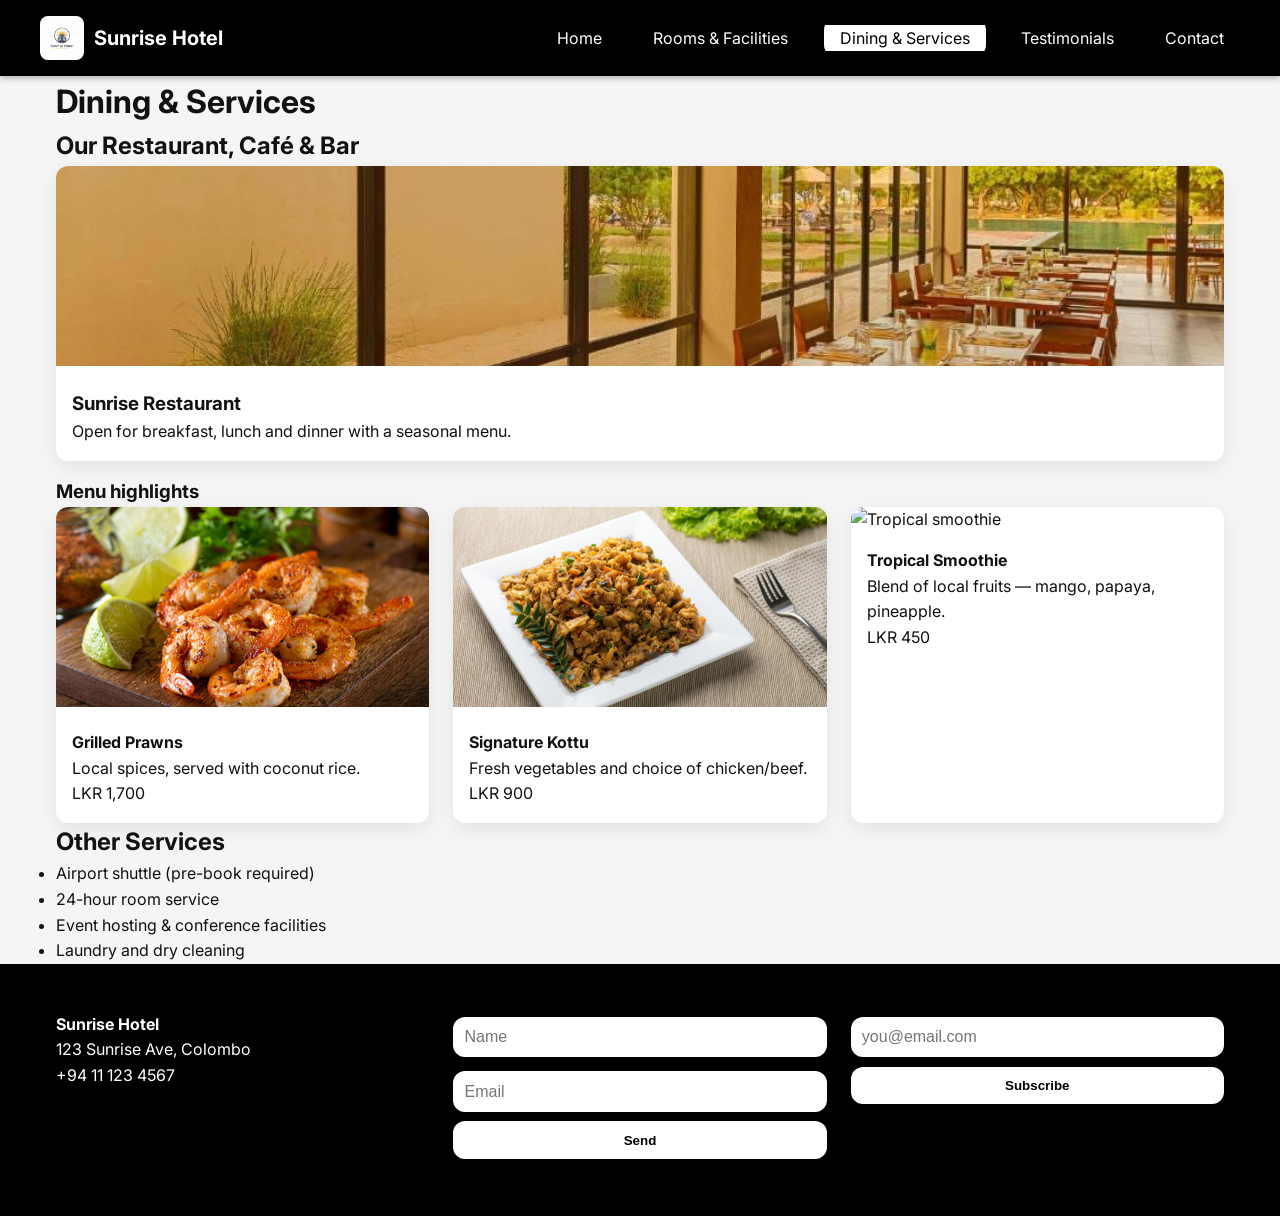
==== dining.html @ 4fd693bb "feat: add Dining & Services page with restaurant menu and hotel services" ====
<!doctype html>
<html lang="en">
<head>
  <meta charset="utf-8"><meta name="viewport" content="width=device-width,initial-scale=1">
  <title>Dining & Services — Sunrise Hotel</title>
  <link href="https://fonts.googleapis.com/css2?family=Inter:wght@300;400;600;700&display=swap" rel="stylesheet">
  <link rel="stylesheet" href="css/styles.css">
</head>
<body>
  <header class="site-header">
    <div class="container header-inner">
      <a class="logo" href="index.html"><img src="images/logo.png" alt="Sunrise Hotel logo"><span>Sunrise Hotel</span></a>
      <button class="nav-toggle" aria-expanded="false" aria-controls="primary-nav">☰</button>
      <nav id="primary-nav" class="primary-nav">
        <ul>
          <li><a href="index.html">Home</a></li>
          <li><a href="rooms.html">Rooms & Facilities</a></li>
          <li><a class="active" href="dining.html">Dining & Services</a></li>
          <li><a href="testimonials.html">Testimonials</a></li>
          <li><a href="contact.html">Contact</a></li>
        </ul>
      </nav>
    </div>
  </header>

  <main class="container">
    <h1>Dining & Services</h1>

    <section aria-labelledby="dining">
      <h2 id="dining">Our Restaurant, Café & Bar</h2>
      <div class="card" style="margin-bottom:1rem;">
        <img src="images/restaurant.png" alt="Restaurant interior" style="width:100%;height:200px;object-fit:cover">
        <div class="card-body">
          <h3>Sunrise Restaurant</h3>
          <p>Open for breakfast, lunch and dinner with a seasonal menu.</p>
        </div>
      </div>

      <h3>Menu highlights</h3>
      <div class="cards">
        <article class="card">
          <img src="images/Grilled prawns.png" alt="Grilled prawns">
          <div class="card-body">
            <h4>Grilled Prawns</h4>
            <p>Local spices, served with coconut rice.</p>
            <p class="room-price">LKR 1,700</p>
          </div>
        </article>
        <article class="card">
          <img src="images/Kottu fresh.png" alt="Kottu fresh">
          <div class="card-body">
            <h4>Signature Kottu</h4>
            <p>Fresh vegetables and choice of chicken/beef.</p>
            <p class="room-price">LKR 900</p>
          </div>
        </article>
        <article class="card">
          <img src="images/Tropical smoothie.png" alt="Tropical smoothie">
          <div class="card-body">
            <h4>Tropical Smoothie</h4>
            <p>Blend of local fruits — mango, papaya, pineapple.</p>
            <p class="room-price">LKR 450</p>
          </div>
        </article>
      </div>
    </section>

    <section aria-labelledby="services">
      <h2 id="services">Other Services</h2>
      <ul>
        <li>Airport shuttle (pre-book required)</li>
        <li>24-hour room service</li>
        <li>Event hosting & conference facilities</li>
        <li>Laundry and dry cleaning</li>
      </ul>
    </section>
  </main>

  <footer class="site-footer">
    <div class="container footer-grid">
      <div>
        <h4>Sunrise Hotel</h4>
        <p>123 Sunrise Ave, Colombo</p>
        <p>+94 11 123 4567</p>
      </div>
      <div>
        <form id="footer-contact-form" class="small-form">
          <input name="name" placeholder="Name" required>
          <input name="email" type="email" placeholder="Email" required>
          <button type="submit">Send</button>
        </form>
      </div>
      <div>
        <form id="subscribe-form" class="small-form">
          <input name="newsletter-email" type="email" placeholder="you@email.com" required>
          <button type="submit">Subscribe</button>
        </form>
      </div>
    </div>
  </footer>

  <script src="js/scripts.js"></script>
</body>
</html>
---- css/styles.css ----
:root {
  --brand: #000000;        
  --accent: #ffffff;      
  --gray: #f5f5f5;         
  --muted: #888888;        
  --card: #ffffff;        
  --dark: #111111;          
  --radius: 12px;
  --maxw: 1200px;
  --transition: 0.3s ease;
  font-family: 'Inter', system-ui, -apple-system, "Segoe UI", Roboto, "Helvetica Neue", Arial;
}

* { box-sizing: border-box; margin: 0; padding: 0; }
body {
  background: var(--gray);
  color: var(--dark);
  line-height: 1.6;
  -webkit-font-smoothing: antialiased;
}

.container {
  max-width: var(--maxw);
  margin: 0 auto;
  padding: 0 1rem;
}

/* Header + Navbar */
.site-header {
  position: sticky;
  top: 0;
  background: var(--brand);
  color: var(--accent);
  z-index: 1000;
  box-shadow: 0 2px 6px rgba(0,0,0,0.3);
}

.header-inner {
  display: flex;
  align-items: center;
  justify-content: space-between;
  padding: 1rem 0;
}

.logo {
  display: flex;
  align-items: center;
  gap: 0.6rem;
  font-weight: 700;
  color: var(--accent);
  text-decoration: none;
  font-size: 1.25rem;
  transition: transform var(--transition);
}
.logo:hover { transform: scale(1.05); }

.logo img {
  height: 44px;
  width: 44px;
  border-radius: 8px;
}

/* Navbar Links */
.primary-nav ul {
  list-style: none;
  display: flex;
  gap: 1.2rem;
}
.primary-nav a {
  color: var(--accent);
  text-decoration: none;
  padding: 0.6rem 1rem;
  border-radius: var(--radius);
  transition: background var(--transition), color var(--transition);
}
.primary-nav a:hover,
.primary-nav a.active {
  background: var(--accent);
  color: var(--brand);
}

/* Hamburger */
.nav-toggle {
  display: none;
  background: transparent;
  border: none;
  font-size: 1.8rem;
  color: var(--accent);
  cursor: pointer;
}

/* Responsive Navbar */
.primary-nav {
  transition: max-height 0.4s ease-in-out;
  overflow: hidden;
}
@media (max-width: 768px) {
  .primary-nav {
    display: block;
    max-height: 0;
    background: var(--brand);
  }
  .primary-nav.open { max-height: 500px; }
  .primary-nav ul { flex-direction: column; padding: 0.5rem; }
  .primary-nav a { display: block; padding: 0.8rem; }
  .nav-toggle { display: block; }
}

/* Sections */
h1, h2 {
  color: var(--dark);
}
.section-title {
  margin: 2rem 0 1rem;
  font-size: 1.8rem;
  font-weight: 700;
}

/* Forms */
form label {
  display: flex;
  flex-direction: column;
  margin-bottom: 1rem;
  font-weight: 500;
  color: var(--dark);
}
input, textarea {
  padding: 0.8rem;
  border-radius: var(--radius);
  border: 1px solid #ccc;
  margin-top: 0.3rem;
  font-size: 1rem;
  width: 100%;
  transition: border var(--transition), box-shadow var(--transition);
}
input:focus, textarea:focus {
  border-color: var(--brand);
  box-shadow: 0 0 5px rgba(0,0,0,0.2);
  outline: none;
}
button {
  padding: 0.8rem 1.4rem;
  border-radius: var(--radius);
  border: none;
  background: var(--brand);
  color: var(--accent);
  font-weight: 600;
  cursor: pointer;
  transition: background var(--transition), transform 0.2s;
}
button:hover {
  background: #333;
  transform: translateY(-2px);
}

/* Cards */
.cards {
  display: grid;
  grid-template-columns: repeat(auto-fit, minmax(280px,1fr));
  gap: 1.5rem;
}
.card {
  background: var(--card);
  border-radius: var(--radius);
  overflow: hidden;
  box-shadow: 0 6px 20px rgba(0,0,0,0.08);
  transition: transform 0.2s, box-shadow 0.2s;
}
.card:hover {
  transform: translateY(-5px);
  box-shadow: 0 12px 28px rgba(0,0,0,0.12);
}
.card img {
  width: 100%;
  height: 200px;
  object-fit: cover;
}
.card-body { padding: 1rem; }

/* Footer */
.site-footer {
  background: var(--brand);
  color: var(--accent);
  padding: 3rem 1rem;
}
.footer-grid {
  display: grid;
  grid-template-columns: repeat(auto-fit, minmax(220px,1fr));
  gap: 1.5rem;
}
.footer-grid a { color: var(--accent); text-decoration: none; }
.small-form input,
.small-form button {
  padding: 0.7rem;
  border-radius: var(--radius);
  border: 0;
  width: 100%;
  margin-bottom: 0.6rem;
}
.small-form button {
  background: var(--accent);
  color: var(--brand);
}
.small-form button:hover { background: #ddd; }

/* Modal */
.modal {
  position: fixed;
  inset: 0;
  background: rgba(0,0,0,0.75);
  display: none;
  align-items: center;
  justify-content: center;
  padding: 1rem;
}
.modal .modal-card {
  background: var(--card);
  color: var(--dark);
  padding: 1.5rem;
  border-radius: var(--radius);
  max-width: 500px;
  width: 100%;
}
.modal.show { display: flex; }

/* Testimonials */
.testimonial {
  background: var(--card);
  padding: 1.2rem;
  border-radius: var(--radius);
  box-shadow: 0 6px 16px rgba(0,0,0,0.08);
  transition: transform 0.2s, box-shadow 0.2s;
}
.testimonial:hover {
  transform: translateY(-3px);
  box-shadow: 0 10px 22px rgba(0,0,0,0.12);
}
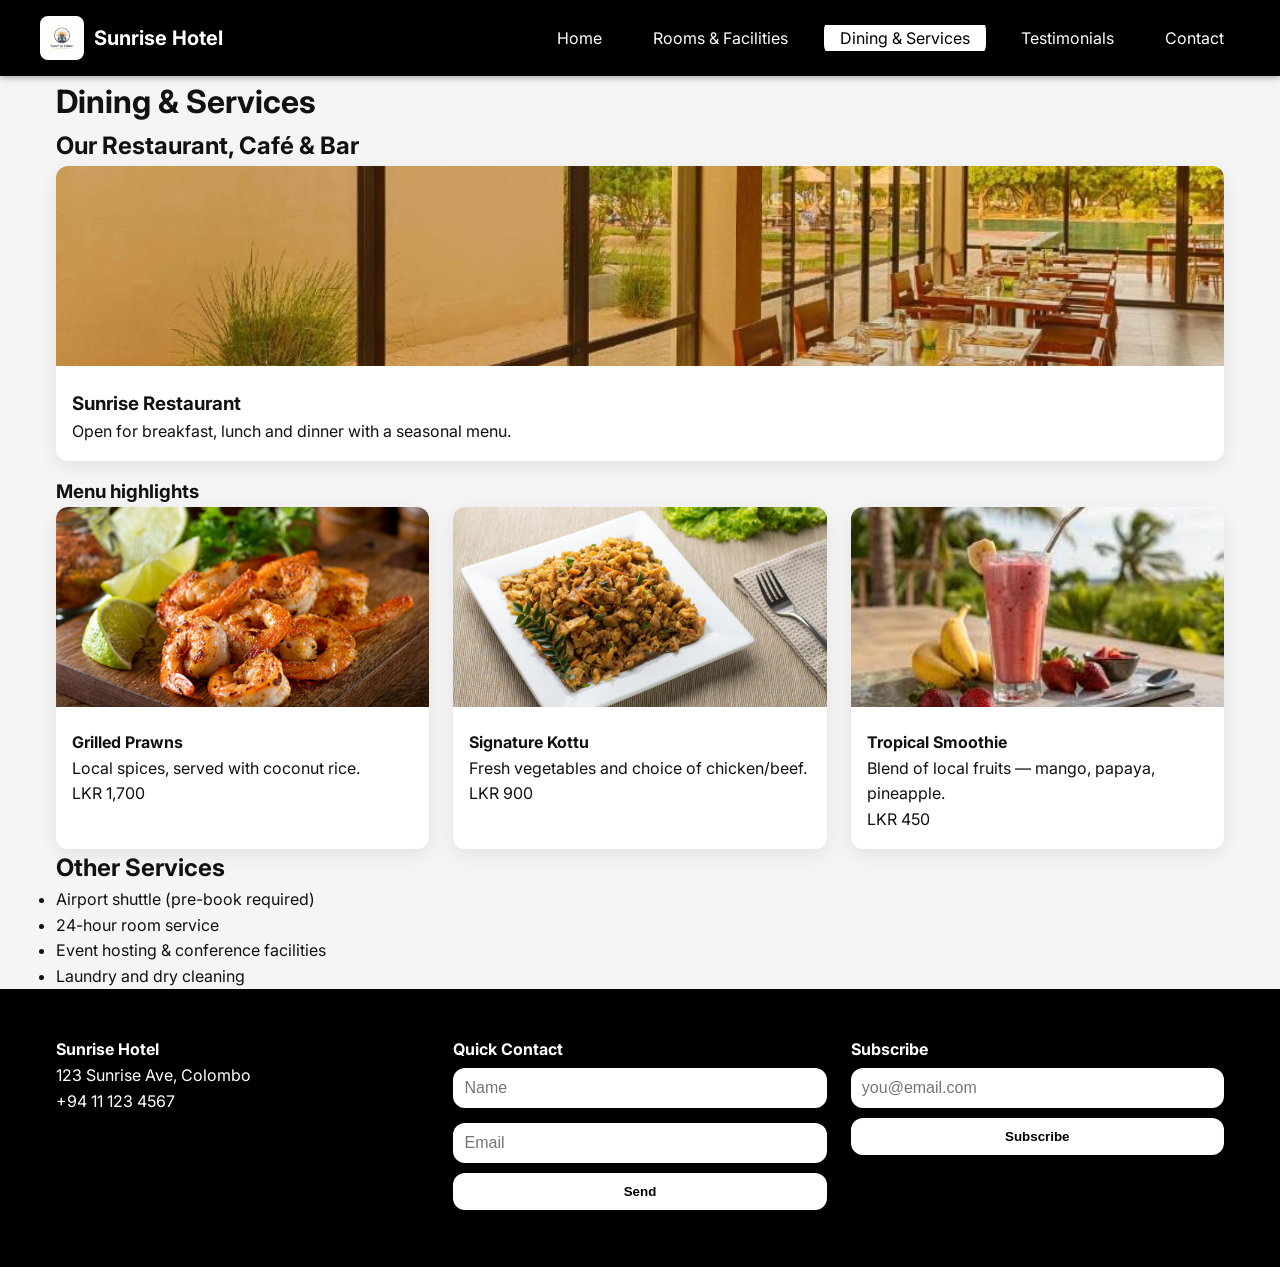
==== commit ca0774db: "Feat: Create testimonials page and add media reviews" ====
--- a/dining.html
+++ b/dining.html
@@ -55,7 +55,7 @@
           </div>
         </article>
         <article class="card">
-          <img src="images/Tropical smoothie.png" alt="Tropical smoothie">
+          <img src="images/smoothie.png" alt="Tropical smoothie">
           <div class="card-body">
             <h4>Tropical Smoothie</h4>
             <p>Blend of local fruits — mango, papaya, pineapple.</p>
@@ -84,6 +84,7 @@
         <p>+94 11 123 4567</p>
       </div>
       <div>
+        <h4>Quick Contact</h4>
         <form id="footer-contact-form" class="small-form">
           <input name="name" placeholder="Name" required>
           <input name="email" type="email" placeholder="Email" required>
@@ -91,6 +92,7 @@
         </form>
       </div>
       <div>
+        <h4>Subscribe</h4>
         <form id="subscribe-form" class="small-form">
           <input name="newsletter-email" type="email" placeholder="you@email.com" required>
           <button type="submit">Subscribe</button>
